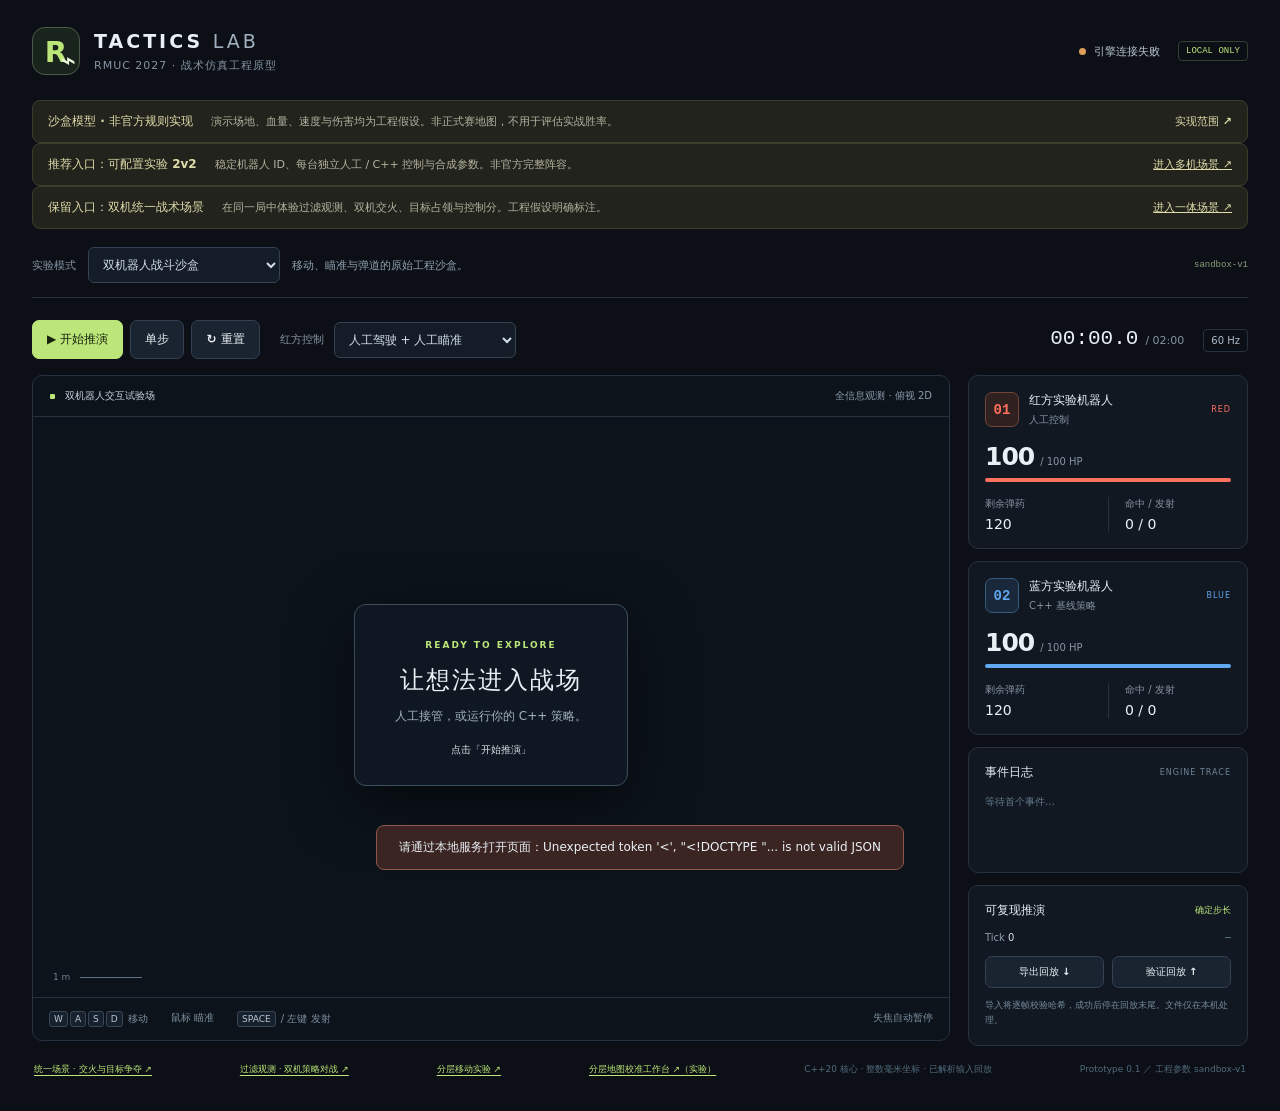
==== web/index.html @ 5d31f167 "Initial commit: RMUC Tactics Lab prototype 0.1 Import the rmuc_prototype source archive unchanged, f" ====
<!doctype html>
<html lang="zh-CN"><head><meta charset="UTF-8"><meta name="viewport" content="width=device-width, initial-scale=1"><meta name="color-scheme" content="dark"><title>RMUC · Tactics Lab</title><link rel="stylesheet" href="style.css"></head>
<body><main class="app" id="app">
<header><div class="identity"><div class="mark">R<span>⌁</span></div><div><h1>TACTICS <span>LAB</span></h1><p>RMUC 2027 · 战术仿真工程原型</p></div></div><div class="engine"><span class="dot" id="connection-dot"></span><span id="connection">连接 C++ 引擎…</span><code>LOCAL ONLY</code></div></header>
<div class="notice"><b id="notice-title">沙盒模型 · 非官方规则实现</b><span id="notice-text">演示场地、血量、速度与伤害均为工程假设。非正式赛地图，不用于评估实战胜率。</span><button id="scope-open" class="text-button">实现范围 ↗</button></div>
<div class="notice"><b>推荐入口：可配置实验 2v2</b><span>稳定机器人 ID、每台独立人工 / C++ 控制与合成参数。非官方完整阵容。</span><a class="text-button" href="roster.html">进入多机场景 ↗</a></div>
<div class="notice"><b>保留入口：双机统一战术场景</b><span>在同一局中体验过滤观测、双机交火、目标占领与控制分。工程假设明确标注。</span><a class="text-button" href="tactical.html">进入一体场景 ↗</a></div>
<section class="scenario-bar"><label for="scenario">实验模式</label><select id="scenario"><option value="sandbox">双机器人战斗沙盒</option><option value="objective">实验目标区 · 移动与占领</option></select><p id="scenario-description">移动、瞄准与弹道的原始工程沙盒。</p><span id="profile-badge">sandbox-v1</span></section>
<section class="toolbar"><div class="run-group"><button class="primary" id="play">▶ 开始推演</button><button id="step" title="前进一步">单步</button><button id="reset">↻ 重置</button></div><div class="control-select"><label for="mode">红方控制</label><select id="mode"><option id="mode-manual" value="0">人工驾驶 + 人工瞄准</option><option id="mode-hybrid" value="2">人工驾驶 + C++ 瞄准</option><option id="mode-auto" value="1">C++ 全自动策略</option></select></div><div class="clock"><span id="time">00:00.0</span><small id="duration">/ 02:00</small><span class="speed">60 Hz</span></div></section>
<section id="objective-controls" class="objective-controls" hidden aria-label="实验目标区配置">
<div class="objective-heading"><div><span class="eyebrow">EXPERIMENTAL OBJECTIVES</span><h2>用移动观察占领，不把假设当规则</h2></div><span class="experimental-badge">无战斗 · 占领后锁存</span></div>
<p class="objective-intro">四个矩形圈仅为占位几何；以机器人中心进入矩形作为合格检测。每队仅一台机器人，全信息、始终存活。无装甲命中、伤害、前哨生命周期或失控恢复。</p>
<div class="objective-options"><div><label for="boundary-policy">同刻边界策略</label><select id="boundary-policy"><option value="strict-reject-unadjudicated-v1">严格拒绝未裁定边界（默认）</option><option value="ENGINEERING-NOT-OFFICIAL-timer-before-input-v1">工程排序：计时器先于输入（非官方）</option></select></div><div><label for="credit-strategy">控制分采样</label><select id="credit-strategy"><option value="disabled">关闭计分（默认）</option><option value="EXPERIMENTAL-end-of-second-v1">明确启用：每秒末实验采样（非官方）</option></select></div><button id="objective-apply">应用配置并重置</button></div>
<p id="config-status" class="config-status">配置仅在重置时应用；严格模式遇到未裁定边界会暂停并拒绝整批步进。</p>
<div class="teaching-controls"><label for="simulation-speed">推演速度</label><select id="simulation-speed"><option value="1">1× 实时</option><option value="4">4×</option><option value="12">12× 快速观察</option></select><button id="advance-second">推进 1 秒</button><button id="advance-ten">推进 10 秒</button><span>每步仍为 1/60 秒；加速逐步计算，不跳步。全自动可快速观察占领。</span></div>
<div class="objective-scoreboard" aria-live="polite"><div class="score red-score"><small>红方实验控制分</small><strong id="red-score">未启用</strong><span id="red-rate">当前控制公式值 —</span></div><div class="objective-result"><span id="objective-phase">等待开始</span><p id="objective-result">420 秒到时结算；关闭计分时仅作未计分教学结束。</p><small id="credit-count">已采样 0 个完整秒</small></div><div class="score blue-score"><small>蓝方实验控制分</small><strong id="blue-score">未启用</strong><span id="blue-rate">当前控制公式值 —</span></div></div>
<details class="policy-details"><summary>当前策略身份与已知边界</summary><dl><dt>同刻边界</dt><dd id="active-boundary">—</dd><dt>计分采样</dt><dd id="active-credit">—</dd><dt>检测时钟</dt><dd id="active-clock">—</dd><dt>控制生命周期</dt><dd id="active-lifecycle">—</dd></dl><p>临时控制一旦形成便锁存，不模拟离场后的失控恢复。界面中的完整 / 临时控制与实验分数不代表完整赛事裁定。2 秒检测失效宽限、5 秒占领进度由 C++ 子模块计算；网页只显示权威状态。检测时钟按 ceil(tick × 1000 / 60) 向上量化到毫秒，为工程选择。</p></details>
</section>
<section class="workspace"><div class="arena-panel"><div class="arena-topline"><span><i></i> <span id="arena-title">双机器人交互试验场</span></span><span id="arena-subtitle">全信息观测 · 俯视 2D</span></div><div class="canvas-wrap"><canvas id="arena" width="1200" height="760" tabindex="0" aria-label="战术沙盒。WASD移动，鼠标瞄准，空格或鼠标左键发射。"></canvas><div id="overlay" class="overlay"><span class="eyebrow">READY TO EXPLORE</span><h2>让想法进入战场</h2><p>人工接管，或运行你的 C++ 策略。</p><span class="overlay-tip">点击「开始推演」</span></div><div class="arena-scale">1 m <span></span></div></div><div class="arena-footer"><span><kbd>W</kbd><kbd>A</kbd><kbd>S</kbd><kbd>D</kbd> 移动</span><span id="aim-help">鼠标 瞄准</span><span id="fire-help"><kbd>SPACE</kbd> / 左键 发射</span><span>失焦自动暂停</span></div><div id="objective-legend" class="objective-legend" hidden><span>虚线矩形：占位检测区</span><span>实线颜色：当前控制方</span><span>内圈进度：对方占领进度</span><span>手动驾驶使用键盘；触屏摇杆尚未实现</span></div></div>
<aside><section id="red-robot-card" class="card robot-card red"><div class="card-heading"><span class="robot-icon">01</span><div><h3>红方实验机器人</h3><small id="red-owner">人工控制</small></div><span class="team-badge">RED</span></div><div class="hp-text"><b id="red-hp">100</b><span>/ 100 HP</span></div><div class="hp-track"><i id="red-bar"></i></div><div class="stats"><div><small>剩余弹药</small><strong id="red-ammo">120</strong></div><div><small>命中 / 发射</small><strong id="red-hits">0 / 0</strong></div></div></section>
<section id="blue-robot-card" class="card robot-card blue"><div class="card-heading"><span class="robot-icon">02</span><div><h3>蓝方实验机器人</h3><small>C++ 基线策略</small></div><span class="team-badge">BLUE</span></div><div class="hp-text"><b id="blue-hp">100</b><span>/ 100 HP</span></div><div class="hp-track"><i id="blue-bar"></i></div><div class="stats"><div><small>剩余弹药</small><strong id="blue-ammo">120</strong></div><div><small>命中 / 发射</small><strong id="blue-hits">0 / 0</strong></div></div></section>
<section id="objective-zones-card" class="card objective-zones-card" hidden><div class="section-heading"><h3>目标区状态</h3><span>C++ AUTHORITY</span></div><p class="zone-help">检测是物理输入；逻辑激活含 2 秒失效宽限。占领进度为 5 秒；竞争可暂停，离场可回退。</p><div id="objective-zones"></div></section>
<section class="card events-card"><div class="section-heading"><h3>事件日志</h3><span>ENGINE TRACE</span></div><ol id="events"><li class="muted">等待首个事件…</li></ol></section>
<section class="card replay-card"><div class="section-heading"><h3>可复现推演</h3><span class="verified">确定步长</span></div><div class="hash-row"><span>Tick <b id="tick">0</b></span><code id="hash">—</code></div><div class="replay-buttons"><button id="export">导出回放 ↓</button><button id="import">验证回放 ↑</button><input type="file" id="replay-file" accept="application/json,.json" hidden></div><p id="replay-status" class="replay-status" role="status" aria-live="polite" hidden></p><p id="replay-help">导入将逐帧校验哈希，成功后停在回放末尾。文件仅在本机处理。</p></section></aside></section>
<footer><a href="tactical.html">统一场景 · 交火与目标争夺 ↗</a><a href="combat.html">过滤观测 · 双机策略对战 ↗</a><a href="layered.html">分层移动实验 ↗</a><a href="arena.html">分层地图校准工作台 ↗（实验）</a><span>C++20 核心 · 整数毫米坐标 · 已解析输入回放</span><span id="footer-profile">Prototype 0.1 ／ 工程参数 sandbox-v1</span></footer>
</main><div id="toast" role="status" aria-live="polite"></div>
<dialog id="scope"><div class="dialog-content"><span class="eyebrow">MODEL BOUNDARY</span><h2>这份原型能验证什么？</h2><p>输入到状态的链路：C++ 权威引擎、固定 60 Hz 步进、移动与阻挡、转向瞄准、扫掠弹道、伤害、人工 / 代码混合控制，以及逐帧回放校验。</p><h3>战斗沙盒：所有参数均为工程假设</h3><p>12 × 7.6 m 演示区域、280 mm 碰撞半径、100 HP、120 发弹药、10 点伤害、约 3.3 m/s 移动速度和约 15.6 m/s 弹速，不是正式赛事参数。</p><h3>实验目标区：独立、无战斗的教学场景</h3><p>四处矩形检测区、机器人中心检测、每队一台始终合格机器人均为工程假设，不是官方场地或检测规范。接入 2 秒失效宽限、5 秒占领、控制状态与 420 秒终局子模块；临时控制锁存，无恢复或前哨生命周期。每秒末计分为可选的非官方实验采样，默认关闭；未裁定同刻边界默认拒绝，仅可显式选择带身份的工程排序。</p><h3>尚未实现</h3><p>正式地图与高度层、完整阵容、热量 / 功率、经验升级、补给 / 经济、基地 / 前哨站、重装装配、空中 / 飞镖 / 雷达，以及完整正式判胜。机器人圆盘命中是战术简化，非装甲检测。</p><h3>C++ 策略与运行方式</h3><p>编辑 src/policy.cpp 可修改战斗沙盒策略，重新构建并重启本地服务。目标区使用独立教学移动策略。当前是本机 C++ 进程与 Python 桥接，不是 WebAssembly。观测为全信息；不接受任意插件代码。两种模式各自保存状态与回放，不能交叉导入。</p><button id="scope-close" class="primary">返回实验台</button></div></dialog><script src="app.js"></script></body></html>
---- web/style.css ----
:root{--bg:#0c1016;--panel:#111822;--line:#273240;--muted:#8694a4;--text:#e9f0f5;--red:#ff705e;--blue:#60a8ef;--accent:#bce679;font-family:Inter,"Noto Sans SC",system-ui,-apple-system,"Segoe UI",sans-serif;color:var(--text);background:var(--bg);font-synthesis:none}*{box-sizing:border-box}body{margin:0}button,select{font:inherit}button{color:var(--text);background:#1a2430;border:1px solid #334152;border-radius:7px;padding:10px 14px;font-size:12px;font-weight:600;cursor:pointer;transition:.15s}button:hover{border-color:#96a8b9;background:#253240}button:focus-visible,select:focus-visible,canvas:focus-visible{outline:2px solid var(--accent);outline-offset:3px}button:disabled{opacity:.35;cursor:wait}.primary{background:var(--accent);color:#17220e;border-color:var(--accent)}.primary:hover{background:#d1f69b;border-color:#d1f69b}.app{max-width:1600px;margin:auto;padding:27px 32px 18px}header{display:flex;align-items:center;justify-content:space-between;margin-bottom:25px}.identity{display:flex;align-items:center;gap:14px}.mark{font-size:29px;font-weight:900;line-height:48px;height:48px;width:48px;border:1px solid #485b48;border-radius:13px;text-align:center;color:var(--accent);position:relative;background:#19241c}.mark span{position:absolute;font-size:26px;right:3px;bottom:-10px;color:#eef8df}h1{font-size:19px;letter-spacing:3px;margin:0;font-weight:750}h1 span{font-weight:350;color:#a0b0bf}header p{font-size:11px;letter-spacing:1px;color:var(--muted);margin:6px 0 0}.engine{display:flex;gap:8px;align-items:center;font-size:11px;color:#b7c3ce}.dot{height:7px;width:7px;border-radius:50%;background:#df9f58}.dot.connected{background:var(--accent);box-shadow:0 0 10px #bce67944}.engine code{font-size:9px;border:1px solid #344132;border-radius:4px;color:var(--accent);padding:4px 7px;margin-left:10px}.notice{padding:12px 15px;background:#22231c;border:1px solid #3d3d2b;border-radius:8px;display:flex;align-items:center;gap:18px;font-size:11px;color:#b4b3a0}.notice b{white-space:nowrap;color:#dfdcab;font-size:12px}.notice .text-button{margin-left:auto;padding:0;white-space:nowrap;border:0;background:transparent;color:#dfdcab;font-size:11px}.toolbar{display:flex;justify-content:space-between;align-items:center;gap:20px;margin:22px 0 16px}.run-group{display:flex;gap:7px}.control-select{display:flex;align-items:center;gap:10px;margin-right:auto}.control-select label{font-size:11px;color:var(--muted)}select{background:#141d27;color:#d3dde8;border:1px solid #334152;border-radius:6px;padding:9px 28px 9px 10px;font-size:12px}.clock{display:flex;align-items:baseline;gap:7px}.clock>span:first-child{font-variant-numeric:tabular-nums;font-family:ui-monospace,monospace;font-size:21px}.clock small{font-size:11px;color:var(--muted)}.speed{font-size:10px;margin-left:12px;border:1px solid var(--line);padding:5px 7px;border-radius:4px;color:#adbcc9}.workspace{display:grid;grid-template-columns:minmax(0,1fr) 280px;gap:18px}.arena-panel{border:1px solid var(--line);border-radius:10px;background:#0c131b;overflow:hidden;align-self:start}.arena-topline{display:flex;justify-content:space-between;padding:13px 17px;font-size:10px;color:#8b9aa9;border-bottom:1px solid var(--line)}.arena-topline span:first-child{color:#c9d5df}.arena-topline i{display:inline-block;width:5px;height:5px;background:var(--accent);margin-right:7px;border-radius:1px}.canvas-wrap{position:relative}canvas{display:block;width:100%;height:auto;cursor:crosshair}.overlay{position:absolute;left:50%;top:48%;transform:translate(-50%,-50%);text-align:center;background:#101923eb;border:1px solid #3c4e5d;box-shadow:0 18px 60px #0008;border-radius:12px;padding:28px 40px;pointer-events:none;white-space:nowrap}.overlay[hidden]{display:none}.eyebrow{color:var(--accent);letter-spacing:2px;font-size:9px;font-weight:600}.overlay h2{font-size:24px;font-weight:600;letter-spacing:2px;margin:12px 0}.overlay p{font-size:12px;color:#a0b0bf}.overlay-tip{display:block;font-size:10px;margin-top:18px;color:#dce4eb}.arena-scale{position:absolute;bottom:15px;left:20px;color:#6d8092;font-size:9px}.arena-scale span{display:inline-block;width:62px;border-bottom:1px solid #607183;vertical-align:middle;margin-left:7px}.arena-footer{display:flex;gap:23px;font-size:10px;color:#7e91a1;padding:13px 16px;border-top:1px solid var(--line)}.arena-footer span:last-child{margin-left:auto}kbd{font-family:inherit;font-size:9px;border:1px solid #384655;background:#17212d;display:inline-block;padding:2px 4px;border-radius:3px;color:#bac6d3;margin-right:2px}aside{display:flex;flex-direction:column;gap:12px}.card{background:var(--panel);border:1px solid var(--line);border-radius:10px;padding:16px}.card-heading{display:flex;gap:10px;align-items:center}.robot-icon{font-family:ui-monospace,monospace;font-weight:700;font-size:14px;border:1px solid #754637;background:#2e211f;color:var(--red);width:34px;height:35px;display:grid;place-items:center;border-radius:7px}.blue .robot-icon{background:#19283b;border-color:#355a7d;color:var(--blue)}h3{font-size:12px;font-weight:600;margin:0}.card-heading small{color:var(--muted);font-size:10px;display:block;margin-top:4px}.team-badge{font-size:8px;letter-spacing:1px;color:var(--red);margin-left:auto}.blue .team-badge{color:var(--blue)}.hp-text{margin-top:17px;display:flex;align-items:baseline;gap:6px}.hp-text b{font-size:25px;line-height:1;font-weight:600;letter-spacing:-1px;font-variant-numeric:tabular-nums}.hp-text span{font-size:10px;color:var(--muted)}.hp-track{height:4px;border-radius:4px;background:#2e3038;margin:9px 0 15px;overflow:hidden}.hp-track i{display:block;width:100%;height:100%;background:var(--red);transition:width .1s}.blue .hp-track i{background:var(--blue)}.stats{display:grid;grid-template-columns:1fr 1fr}.stats>div+div{border-left:1px solid var(--line);padding-left:16px}.stats small{font-size:10px;color:var(--muted);display:block}.stats strong{font-size:14px;font-weight:500;display:block;margin-top:5px;font-variant-numeric:tabular-nums}.section-heading{display:flex;align-items:center;justify-content:space-between}.section-heading>span{font-size:8px;letter-spacing:1px;color:#6e8598}.events-card{min-height:126px}ol{list-style:none;margin:12px 0 0;padding:0;max-height:120px;overflow:auto}li{font-size:10px;color:#a6b4c1;line-height:1.8}li time{color:#647b8e;margin-right:8px;font-family:ui-monospace,monospace}.muted{color:#657a8b}.section-heading .verified{color:var(--accent);letter-spacing:0;font-size:9px}.hash-row{display:flex;justify-content:space-between;margin:13px 0;color:#8d9eae;font-size:10px}.hash-row b{font-weight:500;color:#d4dee6}.hash-row code{color:#748b9e}.replay-buttons{display:flex;gap:8px}.replay-buttons button{padding:8px 9px;font-size:10px;flex:1}.replay-card p{font-size:9px;line-height:1.7;color:#748a9b;margin:10px 0 0}footer{display:flex;justify-content:space-between;color:#52697c;font-size:9px;padding:17px 2px}footer i{margin:0 8px}#toast{position:fixed;bottom:30px;left:50%;transform:translateX(-50%);background:#273a2c;border:1px solid #617d4e;padding:13px 22px;border-radius:8px;font-size:12px;display:none;z-index:20;max-width:90vw}#toast.error{background:#3b2523;border-color:#92584f}dialog{max-width:600px;background:#141e28;border:1px solid #415567;border-radius:12px;color:#dbe4eb;padding:0}dialog::backdrop{background:#000a}.dialog-content{padding:30px}.dialog-content h2{font-size:22px}.dialog-content h3{margin-top:23px;color:#c5ddab}.dialog-content p{font-size:12px;line-height:1.9;color:#9baebe}.dialog-content button{margin-top:14px}@media(min-width:1500px){.workspace{grid-template-columns:minmax(0,1fr) 300px}}@media(max-width:1100px){.app{padding:20px}.workspace{grid-template-columns:minmax(0,1fr) 245px;gap:12px}.arena-footer{gap:10px}.arena-footer span:last-child{display:none}.toolbar{gap:12px}.control-select label{display:none}.notice span{font-size:10px}.card{padding:13px}}@media(max-width:820px){.app{padding:14px}.workspace{grid-template-columns:1fr}aside{display:grid;grid-template-columns:1fr 1fr}.notice span{display:none}.toolbar{flex-wrap:wrap}.clock{margin-left:auto}.control-select{order:3;width:100%}.control-select select{width:100%}.engine code{display:none}.engine{font-size:9px}h1{font-size:16px}.overlay{padding:18px 24px}.overlay h2{font-size:20px}.arena-footer{font-size:9px}.arena-topline{font-size:9px}footer{gap:16px;line-height:1.6}}
/* Experimental objectives are intentionally distinct from the combat sandbox. */
[hidden]{display:none!important}.scenario-bar{display:flex;align-items:center;gap:12px;margin-top:18px;padding-bottom:14px;border-bottom:1px solid var(--line)}.scenario-bar label{font-size:11px;color:var(--muted)}.scenario-bar p{font-size:11px;color:#92a3b1;margin:0}.scenario-bar>span{font:9px ui-monospace,monospace;color:#8a9d79;margin-left:auto;overflow-wrap:anywhere}.objective-controls{border:1px solid #526344;background:linear-gradient(115deg,#19231d,#111c25);border-radius:10px;padding:19px 22px;margin-bottom:18px}.objective-heading{display:flex;align-items:center;justify-content:space-between;gap:12px}.objective-heading h2{font-size:17px;margin:8px 0 0;letter-spacing:.4px;font-weight:600}.experimental-badge{font-size:10px;color:#c4d69e;border:1px solid #536446;border-radius:5px;padding:7px 9px;white-space:nowrap}.objective-intro{font-size:11px;line-height:1.8;color:#a6b4a9;margin:12px 0 17px}.objective-options{display:flex;align-items:flex-end;gap:12px;flex-wrap:wrap}.objective-options>div{flex:1;min-width:235px}.objective-options label{font-size:10px;color:#9faf9d;display:block;margin:0 0 7px}.objective-options select{width:100%}.objective-options button{white-space:nowrap}.config-status{font-size:10px;color:#a5b394;line-height:1.6;margin:10px 0 17px}.config-status.pending{color:#f0c78e}.teaching-controls{display:flex;gap:9px;align-items:center;flex-wrap:wrap;border-top:1px solid #334232;padding-top:15px}.teaching-controls label{font-size:10px;color:#a6b6a0}.teaching-controls select,.teaching-controls button{font-size:10px;padding-top:8px;padding-bottom:8px}.teaching-controls>span{font-size:10px;color:#82958b;line-height:1.7;flex:1;min-width:200px}.objective-scoreboard{display:grid;grid-template-columns:1fr 1.5fr 1fr;align-items:center;gap:18px;padding:22px 4px 16px}.score{display:flex;flex-direction:column;gap:6px}.score small{font-size:10px;color:#a7b6bd}.score strong{font-size:28px;line-height:1.1;font-weight:600;font-variant-numeric:tabular-nums}.score span{font-size:9px;color:#8b9eac}.red-score strong{color:var(--red)}.blue-score{text-align:right}.blue-score strong{color:var(--blue)}.objective-result{text-align:center}.objective-result>span{font-size:13px;color:#d6e6bd}.objective-result p{font-size:10px;line-height:1.7;color:#9caca1;margin:8px 0}.objective-result small{font-size:9px;color:#728b7e}.policy-details{border-top:1px solid #334232;padding-top:11px;font-size:10px;color:#a3b49e}.policy-details summary{cursor:pointer}.policy-details dl{display:grid;grid-template-columns:90px 1fr;gap:8px;margin:15px 0}.policy-details dt{color:#839683}.policy-details dd{margin:0;font-family:ui-monospace,monospace;overflow-wrap:anywhere;color:#b2c1aa}.policy-details p{line-height:1.8;color:#82968b}.objective-legend{display:flex;flex-wrap:wrap;gap:8px 18px;border-top:1px solid var(--line);padding:10px 16px;color:#89a17e;font-size:9px;line-height:1.7}.zone-help{font-size:9px;line-height:1.8;color:#819384;margin:10px 0 14px}.zone-state{border-top:1px solid var(--line);padding:12px 0}.zone-state:last-child{padding-bottom:0}.zone-title{display:flex;justify-content:space-between;gap:6px;font-size:10px;color:#c0ccd6}.zone-status{font-size:9px;font-weight:400;white-space:nowrap}.zone-state[data-owner="0"] .zone-status{color:var(--red)}.zone-state[data-owner="1"] .zone-status{color:var(--blue)}.zone-progress{height:4px;background:#273542;border-radius:5px;overflow:hidden;margin:10px 0 5px}.zone-progress i{display:block;height:100%;background:var(--accent)}.zone-progress-caption{font-size:9px;color:#a0ad90;margin:0 0 8px}.zone-signal{display:flex;flex-wrap:wrap;gap:5px;font-size:9px;color:#8a9baa;line-height:1.6}.zone-signal+.zone-signal{margin-top:5px}.zone-signal b{font-weight:500}.zone-signal.red b{color:var(--red)}.zone-signal.blue b{color:var(--blue)}.zone-signal .on{color:#c6dfb1}.zone-signal .grace{color:#e8c27f}.objective-mode canvas{cursor:default}.objective-mode .arena-scale{color:#78916a}.objective-mode .overlay{white-space:normal;min-width:280px;max-width:85%;padding:22px 28px}.objective-mode .overlay h2{font-size:21px}.objective-mode .overlay p{line-height:1.7}.objective-mode .arena-topline{background:#19251c}.objective-mode .events-card{min-height:105px}@media(max-width:1100px){.scenario-bar p{display:none}.objective-controls{padding:17px}.objective-options>div{min-width:210px}.objective-options select{font-size:11px}.objective-heading h2{font-size:15px}}@media(max-width:820px){.scenario-bar{flex-wrap:wrap;gap:9px}.scenario-bar select{flex:1;min-width:0}.scenario-bar>span{width:100%;margin-left:0}.objective-controls{padding:14px}.objective-heading{align-items:flex-start;flex-direction:column}.experimental-badge{font-size:9px;padding:5px 7px}.objective-options{gap:13px}.objective-options>div{min-width:100%}.objective-options button{width:100%}.objective-scoreboard{grid-template-columns:1fr 1fr;gap:14px;padding:19px 0 13px}.objective-result{grid-column:1 / -1;grid-row:2;border-top:1px solid #334232;padding-top:12px}.score strong{font-size:25px}.objective-zones-card{grid-column:1 / -1}.objective-mode .replay-card{grid-column:auto}.teaching-controls>span{min-width:100%}.objective-intro{font-size:10px}.objective-mode .overlay{min-width:250px;padding:14px 16px}.objective-mode .overlay h2{font-size:17px}.objective-mode .overlay p{font-size:10px}.objective-mode .overlay-tip{margin-top:10px}.policy-details dl{grid-template-columns:70px 1fr}.notice{gap:9px}.notice b{font-size:10px}.arena-footer{flex-wrap:wrap}}
.replay-card .replay-status{font-size:10px;line-height:1.8;padding:9px 10px;border:1px solid #40533a;background:#1c2b20;color:#c2d8ad;border-radius:5px;overflow-wrap:anywhere}.replay-card .replay-status.pending{color:#e5d39d;border-color:#645b37;background:#2a281e}.replay-card .replay-status.error{color:#efb3a9;border-color:#6d4540;background:#30211f}
footer a{color:var(--accent);text-underline-offset:3px}footer a:focus-visible{outline:2px solid var(--accent);outline-offset:3px}
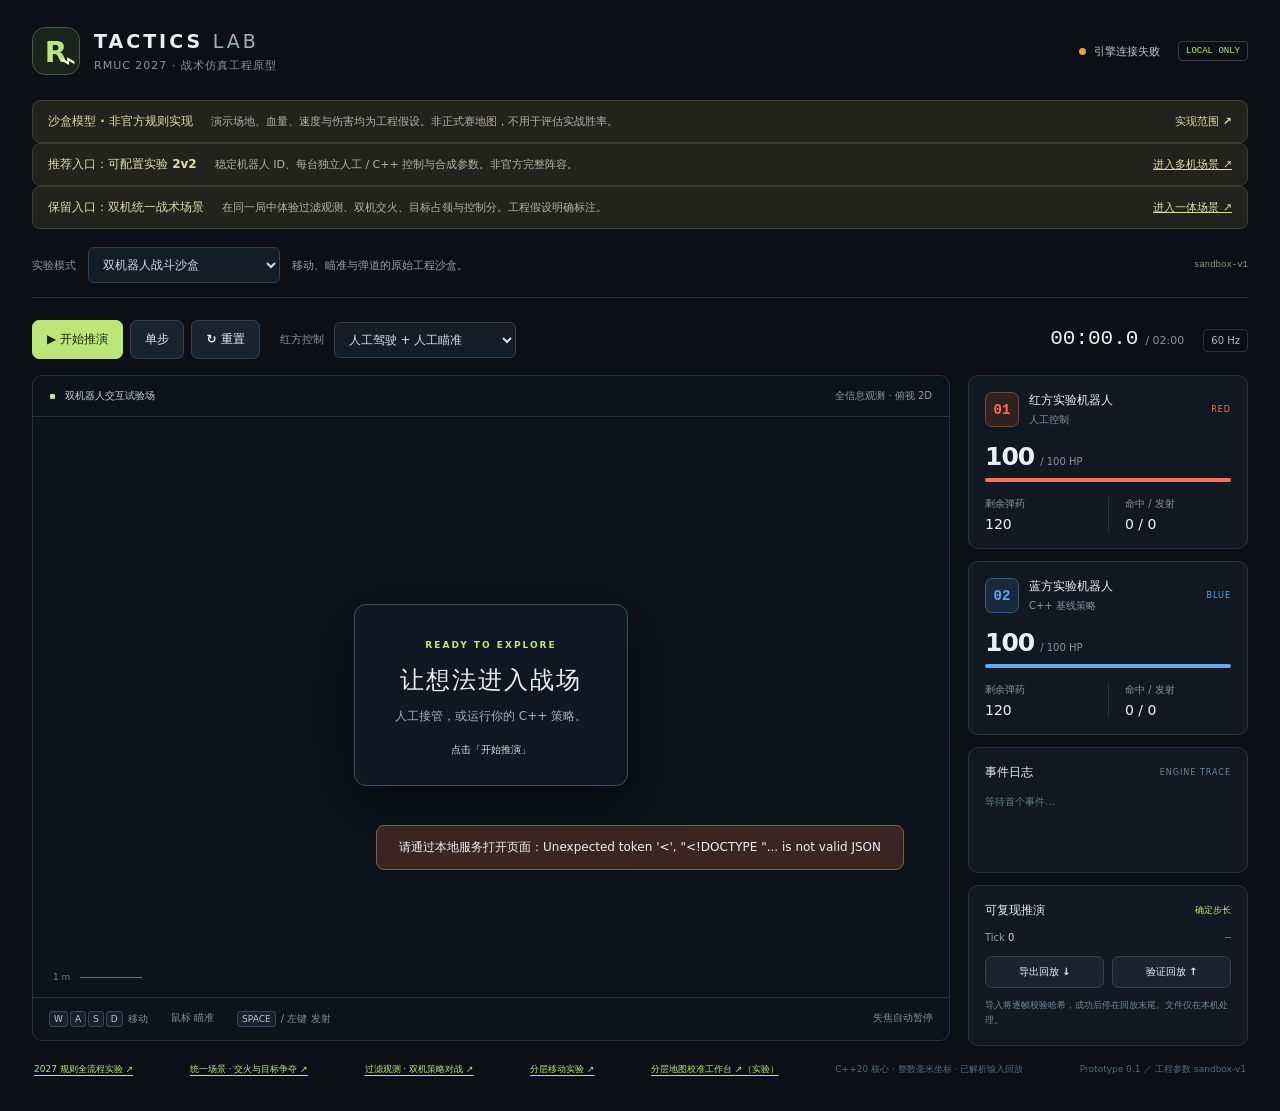
==== commit c6bf409f: "Add browser viewer and local API for the rules lab - server.py: stateless POST /api/lab/run (strictl" ====
--- a/web/index.html
+++ b/web/index.html
@@ -22,6 +22,6 @@
 <section id="objective-zones-card" class="card objective-zones-card" hidden><div class="section-heading"><h3>目标区状态</h3><span>C++ AUTHORITY</span></div><p class="zone-help">检测是物理输入；逻辑激活含 2 秒失效宽限。占领进度为 5 秒；竞争可暂停，离场可回退。</p><div id="objective-zones"></div></section>
 <section class="card events-card"><div class="section-heading"><h3>事件日志</h3><span>ENGINE TRACE</span></div><ol id="events"><li class="muted">等待首个事件…</li></ol></section>
 <section class="card replay-card"><div class="section-heading"><h3>可复现推演</h3><span class="verified">确定步长</span></div><div class="hash-row"><span>Tick <b id="tick">0</b></span><code id="hash">—</code></div><div class="replay-buttons"><button id="export">导出回放 ↓</button><button id="import">验证回放 ↑</button><input type="file" id="replay-file" accept="application/json,.json" hidden></div><p id="replay-status" class="replay-status" role="status" aria-live="polite" hidden></p><p id="replay-help">导入将逐帧校验哈希，成功后停在回放末尾。文件仅在本机处理。</p></section></aside></section>
-<footer><a href="tactical.html">统一场景 · 交火与目标争夺 ↗</a><a href="combat.html">过滤观测 · 双机策略对战 ↗</a><a href="layered.html">分层移动实验 ↗</a><a href="arena.html">分层地图校准工作台 ↗（实验）</a><span>C++20 核心 · 整数毫米坐标 · 已解析输入回放</span><span id="footer-profile">Prototype 0.1 ／ 工程参数 sandbox-v1</span></footer>
+<footer><a href="lab.html">2027 规则全流程实验 ↗</a><a href="tactical.html">统一场景 · 交火与目标争夺 ↗</a><a href="combat.html">过滤观测 · 双机策略对战 ↗</a><a href="layered.html">分层移动实验 ↗</a><a href="arena.html">分层地图校准工作台 ↗（实验）</a><span>C++20 核心 · 整数毫米坐标 · 已解析输入回放</span><span id="footer-profile">Prototype 0.1 ／ 工程参数 sandbox-v1</span></footer>
 </main><div id="toast" role="status" aria-live="polite"></div>
 <dialog id="scope"><div class="dialog-content"><span class="eyebrow">MODEL BOUNDARY</span><h2>这份原型能验证什么？</h2><p>输入到状态的链路：C++ 权威引擎、固定 60 Hz 步进、移动与阻挡、转向瞄准、扫掠弹道、伤害、人工 / 代码混合控制，以及逐帧回放校验。</p><h3>战斗沙盒：所有参数均为工程假设</h3><p>12 × 7.6 m 演示区域、280 mm 碰撞半径、100 HP、120 发弹药、10 点伤害、约 3.3 m/s 移动速度和约 15.6 m/s 弹速，不是正式赛事参数。</p><h3>实验目标区：独立、无战斗的教学场景</h3><p>四处矩形检测区、机器人中心检测、每队一台始终合格机器人均为工程假设，不是官方场地或检测规范。接入 2 秒失效宽限、5 秒占领、控制状态与 420 秒终局子模块；临时控制锁存，无恢复或前哨生命周期。每秒末计分为可选的非官方实验采样，默认关闭；未裁定同刻边界默认拒绝，仅可显式选择带身份的工程排序。</p><h3>尚未实现</h3><p>正式地图与高度层、完整阵容、热量 / 功率、经验升级、补给 / 经济、基地 / 前哨站、重装装配、空中 / 飞镖 / 雷达，以及完整正式判胜。机器人圆盘命中是战术简化，非装甲检测。</p><h3>C++ 策略与运行方式</h3><p>编辑 src/policy.cpp 可修改战斗沙盒策略，重新构建并重启本地服务。目标区使用独立教学移动策略。当前是本机 C++ 进程与 Python 桥接，不是 WebAssembly。观测为全信息；不接受任意插件代码。两种模式各自保存状态与回放，不能交叉导入。</p><button id="scope-close" class="primary">返回实验台</button></div></dialog><script src="app.js"></script></body></html>
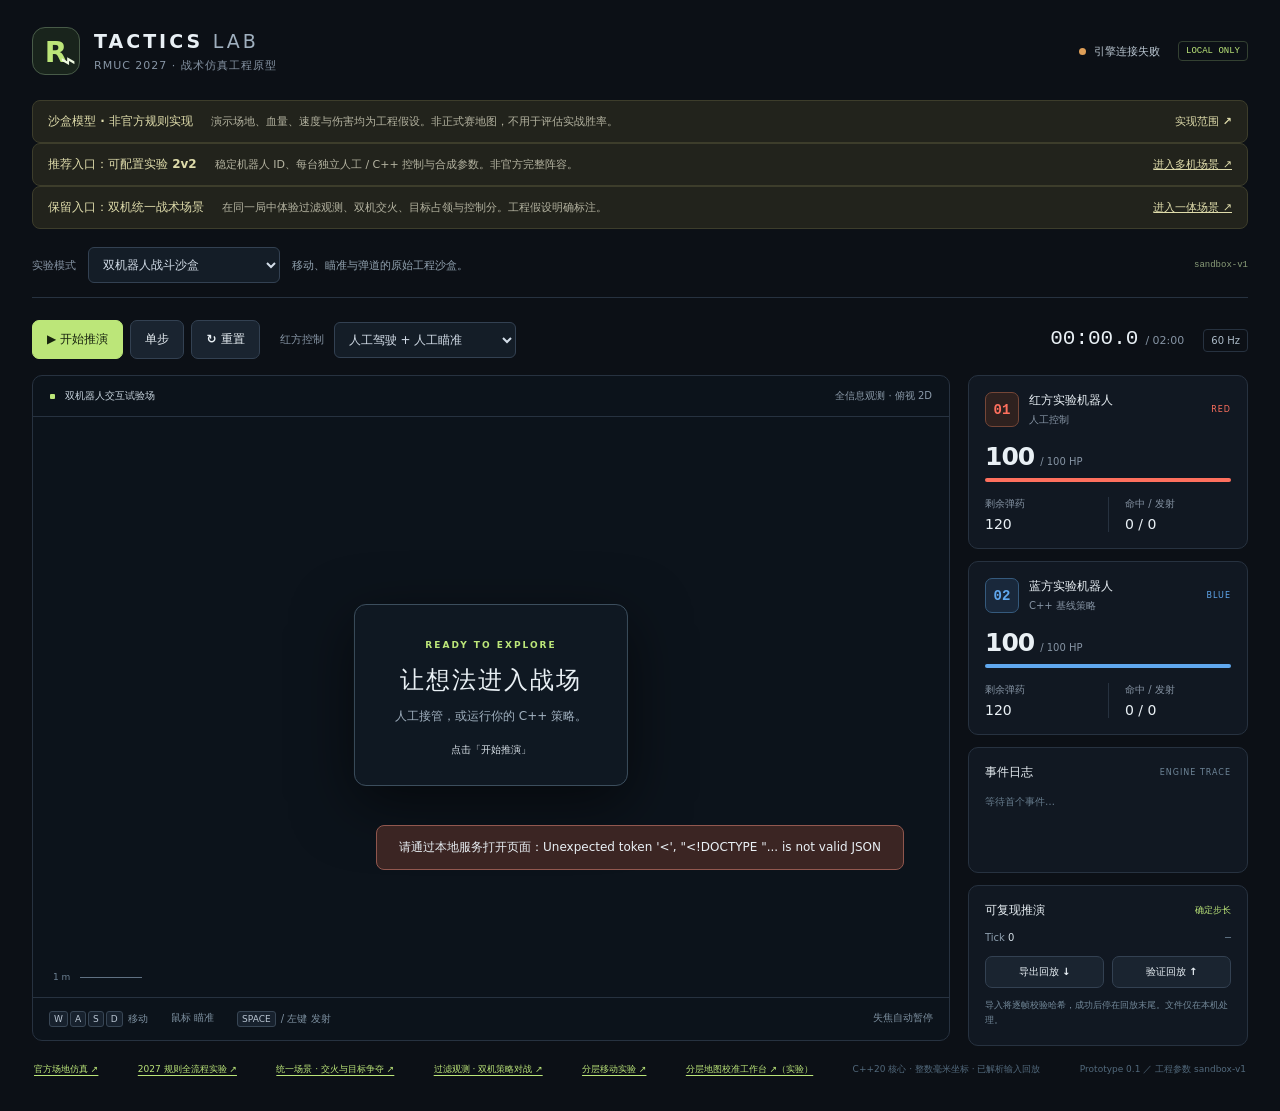
==== commit 36eab196: "Official field replica: field_sim mode on the extracted RMUC 2027 battlefield Plan item 1. A new ind" ====
--- a/web/index.html
+++ b/web/index.html
@@ -22,6 +22,6 @@
 <section id="objective-zones-card" class="card objective-zones-card" hidden><div class="section-heading"><h3>目标区状态</h3><span>C++ AUTHORITY</span></div><p class="zone-help">检测是物理输入；逻辑激活含 2 秒失效宽限。占领进度为 5 秒；竞争可暂停，离场可回退。</p><div id="objective-zones"></div></section>
 <section class="card events-card"><div class="section-heading"><h3>事件日志</h3><span>ENGINE TRACE</span></div><ol id="events"><li class="muted">等待首个事件…</li></ol></section>
 <section class="card replay-card"><div class="section-heading"><h3>可复现推演</h3><span class="verified">确定步长</span></div><div class="hash-row"><span>Tick <b id="tick">0</b></span><code id="hash">—</code></div><div class="replay-buttons"><button id="export">导出回放 ↓</button><button id="import">验证回放 ↑</button><input type="file" id="replay-file" accept="application/json,.json" hidden></div><p id="replay-status" class="replay-status" role="status" aria-live="polite" hidden></p><p id="replay-help">导入将逐帧校验哈希，成功后停在回放末尾。文件仅在本机处理。</p></section></aside></section>
-<footer><a href="lab.html">2027 规则全流程实验 ↗</a><a href="tactical.html">统一场景 · 交火与目标争夺 ↗</a><a href="combat.html">过滤观测 · 双机策略对战 ↗</a><a href="layered.html">分层移动实验 ↗</a><a href="arena.html">分层地图校准工作台 ↗（实验）</a><span>C++20 核心 · 整数毫米坐标 · 已解析输入回放</span><span id="footer-profile">Prototype 0.1 ／ 工程参数 sandbox-v1</span></footer>
+<footer><a href="field.html">官方场地仿真 ↗</a><a href="lab.html">2027 规则全流程实验 ↗</a><a href="tactical.html">统一场景 · 交火与目标争夺 ↗</a><a href="combat.html">过滤观测 · 双机策略对战 ↗</a><a href="layered.html">分层移动实验 ↗</a><a href="arena.html">分层地图校准工作台 ↗（实验）</a><span>C++20 核心 · 整数毫米坐标 · 已解析输入回放</span><span id="footer-profile">Prototype 0.1 ／ 工程参数 sandbox-v1</span></footer>
 </main><div id="toast" role="status" aria-live="polite"></div>
 <dialog id="scope"><div class="dialog-content"><span class="eyebrow">MODEL BOUNDARY</span><h2>这份原型能验证什么？</h2><p>输入到状态的链路：C++ 权威引擎、固定 60 Hz 步进、移动与阻挡、转向瞄准、扫掠弹道、伤害、人工 / 代码混合控制，以及逐帧回放校验。</p><h3>战斗沙盒：所有参数均为工程假设</h3><p>12 × 7.6 m 演示区域、280 mm 碰撞半径、100 HP、120 发弹药、10 点伤害、约 3.3 m/s 移动速度和约 15.6 m/s 弹速，不是正式赛事参数。</p><h3>实验目标区：独立、无战斗的教学场景</h3><p>四处矩形检测区、机器人中心检测、每队一台始终合格机器人均为工程假设，不是官方场地或检测规范。接入 2 秒失效宽限、5 秒占领、控制状态与 420 秒终局子模块；临时控制锁存，无恢复或前哨生命周期。每秒末计分为可选的非官方实验采样，默认关闭；未裁定同刻边界默认拒绝，仅可显式选择带身份的工程排序。</p><h3>尚未实现</h3><p>正式地图与高度层、完整阵容、热量 / 功率、经验升级、补给 / 经济、基地 / 前哨站、重装装配、空中 / 飞镖 / 雷达，以及完整正式判胜。机器人圆盘命中是战术简化，非装甲检测。</p><h3>C++ 策略与运行方式</h3><p>编辑 src/policy.cpp 可修改战斗沙盒策略，重新构建并重启本地服务。目标区使用独立教学移动策略。当前是本机 C++ 进程与 Python 桥接，不是 WebAssembly。观测为全信息；不接受任意插件代码。两种模式各自保存状态与回放，不能交叉导入。</p><button id="scope-close" class="primary">返回实验台</button></div></dialog><script src="app.js"></script></body></html>
